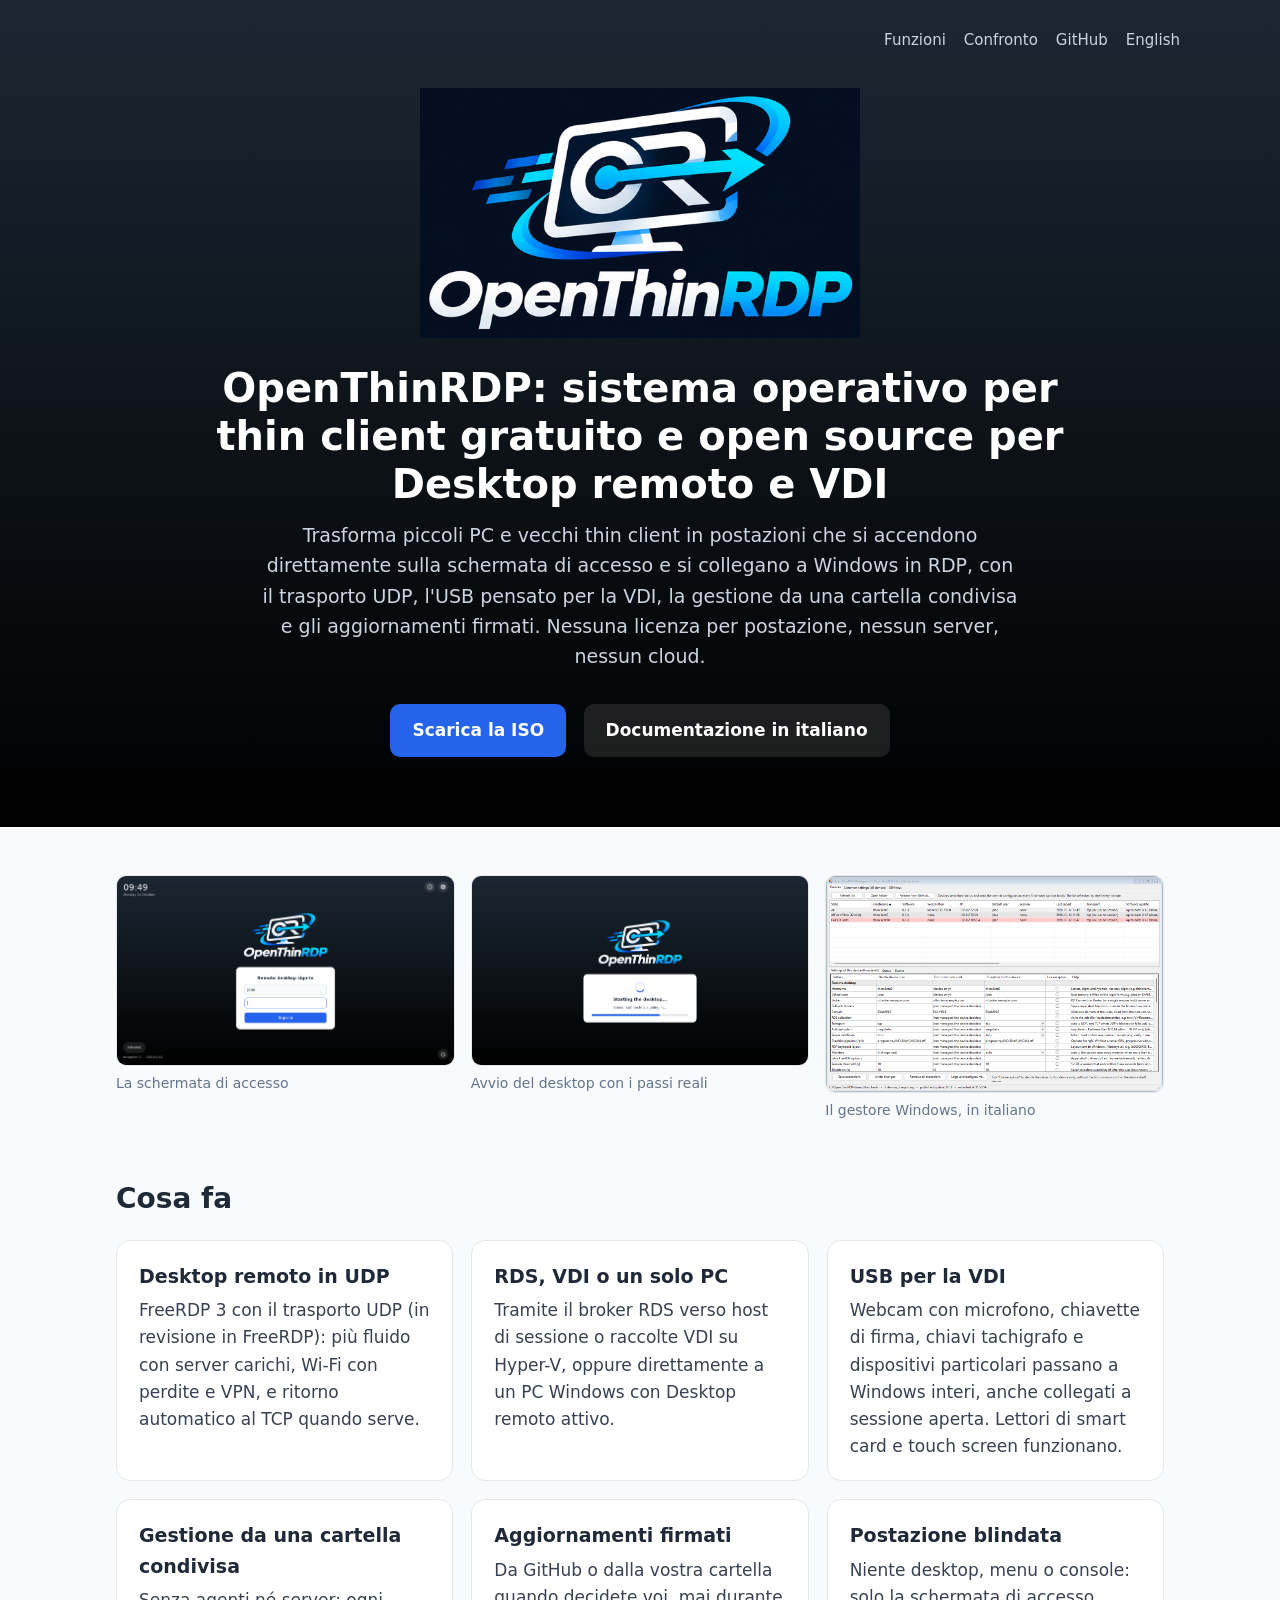
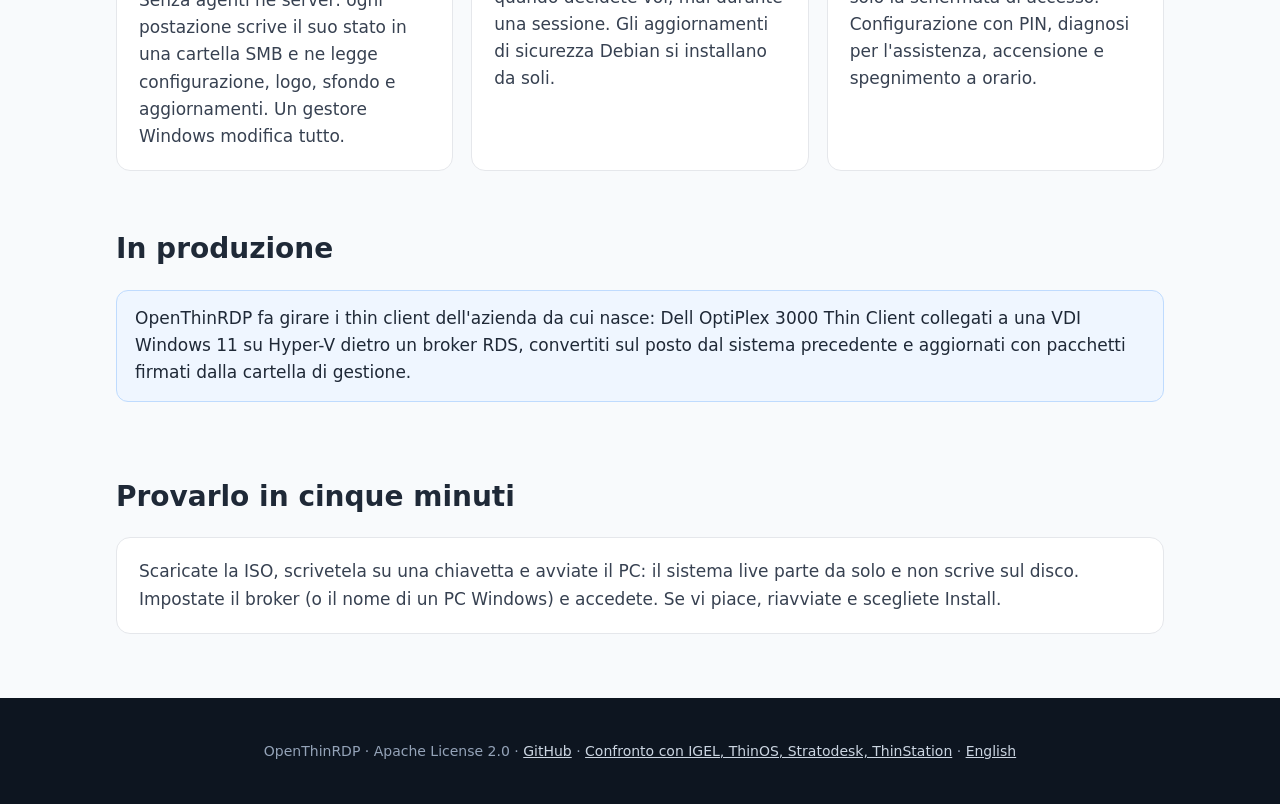
==== it/index.html @ 156e9d7c "Project website: overview, comparison, Italian page, sitemap, llms.txt" ====
<!doctype html>
<html lang="it">
<head>
<meta charset="utf-8">
<meta name="viewport" content="width=device-width, initial-scale=1">
<title>OpenThinRDP – sistema operativo per thin client gratuito e open source per Desktop remoto e VDI</title>
<meta name="description" content="OpenThinRDP è un sistema operativo per thin client gratuito e open source per Desktop remoto Windows (RDP), RDS e VDI su Hyper-V: Debian 13 + FreeRDP con UDP, accesso kiosk, USB, gestione da una cartella condivisa, aggiornamenti firmati. Un'alternativa a IGEL OS e Dell ThinOS.">
<link rel="canonical" href="https://ceschi-ops.github.io/openthinrdp/it/">
<link rel="alternate" hreflang="en" href="https://ceschi-ops.github.io/openthinrdp/">
<link rel="alternate" hreflang="it" href="https://ceschi-ops.github.io/openthinrdp/it/">
<link rel="icon" href="../img/icon.png">
<meta property="og:title" content="OpenThinRDP – thin client gratuito e open source per Desktop remoto e VDI">
<meta property="og:description" content="Trasforma PC e vecchi thin client in postazioni Desktop remoto: FreeRDP con UDP, USB per la VDI, gestione da una cartella condivisa, aggiornamenti firmati. Gratuito, Apache 2.0.">
<meta property="og:image" content="https://ceschi-ops.github.io/openthinrdp/img/social.png">
<link rel="stylesheet" href="../style.css">
</head>
<body>
<header class="hero">
  <nav><a href="#funzioni">Funzioni</a><a href="../compare.html">Confronto</a><a href="https://github.com/Ceschi-ops/openthinrdp">GitHub</a><a href="../">English</a></nav>
  <img class="logo" src="../img/logo.png" alt="Logo di OpenThinRDP" width="880" height="310">
  <h1>OpenThinRDP: sistema operativo per thin client gratuito e open source per Desktop remoto e VDI</h1>
  <p class="lead">Trasforma piccoli PC e vecchi thin client in postazioni che si accendono direttamente sulla schermata di accesso e si collegano a Windows in RDP, con il trasporto UDP, l'USB pensato per la VDI, la gestione da una cartella condivisa e gli aggiornamenti firmati. Nessuna licenza per postazione, nessun server, nessun cloud.</p>
  <a class="btn primary" href="https://github.com/Ceschi-ops/openthinrdp/releases/latest">Scarica la ISO</a>
  <a class="btn ghost" href="https://github.com/Ceschi-ops/openthinrdp/blob/main/README.it.md">Documentazione in italiano</a>
</header>
<main>
  <section class="shots">
    <figure><img src="../img/sign-in.png" alt="Schermata di accesso di OpenThinRDP" width="1366" height="768" loading="lazy"><figcaption>La schermata di accesso</figcaption></figure>
    <figure><img src="../img/connecting.png" alt="Avvio del desktop con barra di avanzamento" width="1366" height="768" loading="lazy"><figcaption>Avvio del desktop con i passi reali</figcaption></figure>
    <figure><img src="../img/manager-devices.png" alt="Gestore Windows di OpenThinRDP con le postazioni" width="1280" height="820" loading="lazy"><figcaption>Il gestore Windows, in italiano</figcaption></figure>
  </section>
  <section id="funzioni">
    <h2>Cosa fa</h2>
    <div class="grid">
      <div class="card"><h3>Desktop remoto in UDP</h3><p>FreeRDP 3 con il trasporto UDP (in revisione in FreeRDP): più fluido con server carichi, Wi-Fi con perdite e VPN, e ritorno automatico al TCP quando serve.</p></div>
      <div class="card"><h3>RDS, VDI o un solo PC</h3><p>Tramite il broker RDS verso host di sessione o raccolte VDI su Hyper-V, oppure direttamente a un PC Windows con Desktop remoto attivo.</p></div>
      <div class="card"><h3>USB per la VDI</h3><p>Webcam con microfono, chiavette di firma, chiavi tachigrafo e dispositivi particolari passano a Windows interi, anche collegati a sessione aperta. Lettori di smart card e touch screen funzionano.</p></div>
      <div class="card"><h3>Gestione da una cartella condivisa</h3><p>Senza agenti né server: ogni postazione scrive il suo stato in una cartella SMB e ne legge configurazione, logo, sfondo e aggiornamenti. Un gestore Windows modifica tutto.</p></div>
      <div class="card"><h3>Aggiornamenti firmati</h3><p>Da GitHub o dalla vostra cartella quando decidete voi, mai durante una sessione. Gli aggiornamenti di sicurezza Debian si installano da soli.</p></div>
      <div class="card"><h3>Postazione blindata</h3><p>Niente desktop, menu o console: solo la schermata di accesso. Configurazione con PIN, diagnosi per l'assistenza, accensione e spegnimento a orario.</p></div>
    </div>
  </section>
  <section>
    <h2>In produzione</h2>
    <p class="note">OpenThinRDP fa girare i thin client dell'azienda da cui nasce: Dell OptiPlex 3000 Thin Client collegati a una VDI Windows 11 su Hyper-V dietro un broker RDS, convertiti sul posto dal sistema precedente e aggiornati con pacchetti firmati dalla cartella di gestione.</p>
  </section>
  <section>
    <h2>Provarlo in cinque minuti</h2>
    <div class="card"><p>Scaricate la ISO, scrivetela su una chiavetta e avviate il PC: il sistema live parte da solo e non scrive sul disco. Impostate il broker (o il nome di un PC Windows) e accedete. Se vi piace, riavviate e scegliete Install.</p></div>
  </section>
</main>
<footer><p>OpenThinRDP · Apache License 2.0 · <a href="https://github.com/Ceschi-ops/openthinrdp">GitHub</a> · <a href="../compare.html">Confronto con IGEL, ThinOS, Stratodesk, ThinStation</a> · <a href="../">English</a></p></footer>
</body>
</html>
---- style.css ----
:root { --bg: #0d1520; --bg2: #000; --card: #ffffff; --ink: #1f2937; --muted: #64748b; --accent: #2563eb; --accent2: #22d3ee; --line: #e5e7eb; }
* { box-sizing: border-box; }
html { scroll-behavior: smooth; }
body { margin: 0; font: 17px/1.6 system-ui, -apple-system, "Segoe UI", Roboto, "Helvetica Neue", Arial, sans-serif; color: var(--ink); background: #f8fafc; }
a { color: var(--accent); }
img { max-width: 100%; height: auto; }
header.hero { background: linear-gradient(180deg, #1b2733 0%, #000 100%); color: #fff; padding: 28px 16px 64px; text-align: center; }
header.hero nav { max-width: 1080px; margin: 0 auto 36px; display: flex; gap: 18px; justify-content: flex-end; flex-wrap: wrap; font-size: 15px; }
header.hero nav a { color: #cbd5e1; text-decoration: none; }
header.hero nav a:hover { color: #fff; }
header.hero .logo { width: min(440px, 80%); }
header.hero h1 { font-size: clamp(26px, 4vw, 40px); line-height: 1.2; margin: 18px auto 12px; max-width: 900px; }
header.hero p.lead { color: #cbd5e1; font-size: 19px; max-width: 760px; margin: 0 auto 26px; }
.btn { display: inline-block; padding: 13px 22px; border-radius: 10px; font-weight: 600; text-decoration: none; margin: 6px; }
.btn.primary { background: var(--accent); color: #fff; }
.btn.ghost { background: rgba(255,255,255,0.1); color: #fff; }
main { max-width: 1080px; margin: 0 auto; padding: 0 16px; }
section { padding: 48px 0 8px; }
h2 { font-size: 28px; margin: 0 0 18px; }
h3 { font-size: 19px; margin: 0 0 6px; }
.grid { display: grid; grid-template-columns: repeat(auto-fit, minmax(260px, 1fr)); gap: 18px; }
.card { background: var(--card); border: 1px solid var(--line); border-radius: 14px; padding: 20px 22px; }
.card p { margin: 0; color: #374151; }
.shots { display: grid; grid-template-columns: repeat(auto-fit, minmax(300px, 1fr)); gap: 16px; }
.shots figure { margin: 0; }
.shots img { border-radius: 10px; border: 1px solid var(--line); display: block; }
.shots figcaption { font-size: 14px; color: var(--muted); margin-top: 6px; }
table { border-collapse: collapse; width: 100%; background: #fff; font-size: 15px; }
.tablewrap { overflow-x: auto; border: 1px solid var(--line); border-radius: 12px; }
th, td { border-bottom: 1px solid var(--line); padding: 10px 12px; text-align: left; vertical-align: top; }
th { background: #f1f5f9; }
td:first-child, th:first-child { font-weight: 600; }
details { background: #fff; border: 1px solid var(--line); border-radius: 12px; padding: 14px 18px; margin-bottom: 10px; }
summary { font-weight: 600; cursor: pointer; }
.note { background: #eff6ff; border: 1px solid #bfdbfe; border-radius: 12px; padding: 14px 18px; }
footer { margin-top: 56px; background: #0d1520; color: #94a3b8; padding: 28px 16px; text-align: center; font-size: 14px; }
footer a { color: #cbd5e1; }
code { background: #eef2f7; padding: 1px 6px; border-radius: 5px; font-size: 0.92em; }
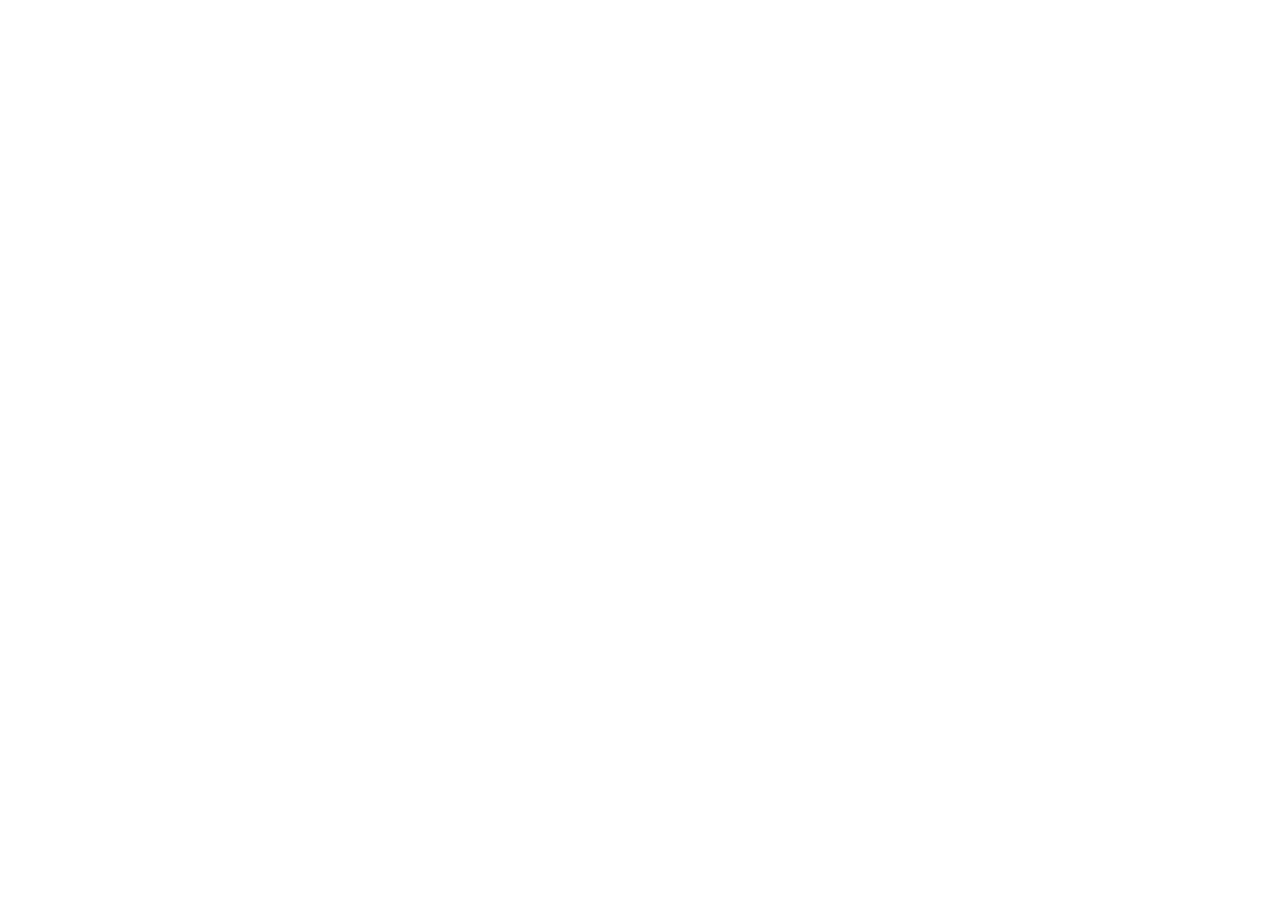
==== commit 4c2edff4: "The website moved to https://openthinrdp.github.io/: redirects" ====
--- a/it/index.html
+++ b/it/index.html
@@ -1,54 +1,12 @@
 <!doctype html>
-<html lang="it">
+<html lang="en">
 <head>
 <meta charset="utf-8">
-<meta name="viewport" content="width=device-width, initial-scale=1">
-<title>OpenThinRDP – sistema operativo per thin client gratuito e open source per Desktop remoto e VDI</title>
-<meta name="description" content="OpenThinRDP è un sistema operativo per thin client gratuito e open source per Desktop remoto Windows (RDP), RDS e VDI su Hyper-V: Debian 13 + FreeRDP con UDP, accesso kiosk, USB, gestione da una cartella condivisa, aggiornamenti firmati. Un'alternativa a IGEL OS e Dell ThinOS.">
-<link rel="canonical" href="https://ceschi-ops.github.io/openthinrdp/it/">
-<link rel="alternate" hreflang="en" href="https://ceschi-ops.github.io/openthinrdp/">
-<link rel="alternate" hreflang="it" href="https://ceschi-ops.github.io/openthinrdp/it/">
-<link rel="icon" href="../img/icon.png">
-<meta property="og:title" content="OpenThinRDP – thin client gratuito e open source per Desktop remoto e VDI">
-<meta property="og:description" content="Trasforma PC e vecchi thin client in postazioni Desktop remoto: FreeRDP con UDP, USB per la VDI, gestione da una cartella condivisa, aggiornamenti firmati. Gratuito, Apache 2.0.">
-<meta property="og:image" content="https://ceschi-ops.github.io/openthinrdp/img/social.png">
-<link rel="stylesheet" href="../style.css">
+<title>OpenThinRDP has moved</title>
+<link rel="canonical" href="https://openthinrdp.github.io/it/">
+<meta http-equiv="refresh" content="0; url=https://openthinrdp.github.io/it/">
+<meta name="robots" content="noindex">
+<script>location.replace("https://openthinrdp.github.io/it/" + location.hash)</script>
 </head>
-<body>
-<header class="hero">
-  <nav><a href="#funzioni">Funzioni</a><a href="../compare.html">Confronto</a><a href="https://github.com/Ceschi-ops/openthinrdp">GitHub</a><a href="../">English</a></nav>
-  <img class="logo" src="../img/logo.png" alt="Logo di OpenThinRDP" width="880" height="310">
-  <h1>OpenThinRDP: sistema operativo per thin client gratuito e open source per Desktop remoto e VDI</h1>
-  <p class="lead">Trasforma piccoli PC e vecchi thin client in postazioni che si accendono direttamente sulla schermata di accesso e si collegano a Windows in RDP, con il trasporto UDP, l'USB pensato per la VDI, la gestione da una cartella condivisa e gli aggiornamenti firmati. Nessuna licenza per postazione, nessun server, nessun cloud.</p>
-  <a class="btn primary" href="https://github.com/Ceschi-ops/openthinrdp/releases/latest">Scarica la ISO</a>
-  <a class="btn ghost" href="https://github.com/Ceschi-ops/openthinrdp/blob/main/README.it.md">Documentazione in italiano</a>
-</header>
-<main>
-  <section class="shots">
-    <figure><img src="../img/sign-in.png" alt="Schermata di accesso di OpenThinRDP" width="1366" height="768" loading="lazy"><figcaption>La schermata di accesso</figcaption></figure>
-    <figure><img src="../img/connecting.png" alt="Avvio del desktop con barra di avanzamento" width="1366" height="768" loading="lazy"><figcaption>Avvio del desktop con i passi reali</figcaption></figure>
-    <figure><img src="../img/manager-devices.png" alt="Gestore Windows di OpenThinRDP con le postazioni" width="1280" height="820" loading="lazy"><figcaption>Il gestore Windows, in italiano</figcaption></figure>
-  </section>
-  <section id="funzioni">
-    <h2>Cosa fa</h2>
-    <div class="grid">
-      <div class="card"><h3>Desktop remoto in UDP</h3><p>FreeRDP 3 con il trasporto UDP (in revisione in FreeRDP): più fluido con server carichi, Wi-Fi con perdite e VPN, e ritorno automatico al TCP quando serve.</p></div>
-      <div class="card"><h3>RDS, VDI o un solo PC</h3><p>Tramite il broker RDS verso host di sessione o raccolte VDI su Hyper-V, oppure direttamente a un PC Windows con Desktop remoto attivo.</p></div>
-      <div class="card"><h3>USB per la VDI</h3><p>Webcam con microfono, chiavette di firma, chiavi tachigrafo e dispositivi particolari passano a Windows interi, anche collegati a sessione aperta. Lettori di smart card e touch screen funzionano.</p></div>
-      <div class="card"><h3>Gestione da una cartella condivisa</h3><p>Senza agenti né server: ogni postazione scrive il suo stato in una cartella SMB e ne legge configurazione, logo, sfondo e aggiornamenti. Un gestore Windows modifica tutto.</p></div>
-      <div class="card"><h3>Aggiornamenti firmati</h3><p>Da GitHub o dalla vostra cartella quando decidete voi, mai durante una sessione. Gli aggiornamenti di sicurezza Debian si installano da soli.</p></div>
-      <div class="card"><h3>Postazione blindata</h3><p>Niente desktop, menu o console: solo la schermata di accesso. Configurazione con PIN, diagnosi per l'assistenza, accensione e spegnimento a orario.</p></div>
-    </div>
-  </section>
-  <section>
-    <h2>In produzione</h2>
-    <p class="note">OpenThinRDP fa girare i thin client dell'azienda da cui nasce: Dell OptiPlex 3000 Thin Client collegati a una VDI Windows 11 su Hyper-V dietro un broker RDS, convertiti sul posto dal sistema precedente e aggiornati con pacchetti firmati dalla cartella di gestione.</p>
-  </section>
-  <section>
-    <h2>Provarlo in cinque minuti</h2>
-    <div class="card"><p>Scaricate la ISO, scrivetela su una chiavetta e avviate il PC: il sistema live parte da solo e non scrive sul disco. Impostate il broker (o il nome di un PC Windows) e accedete. Se vi piace, riavviate e scegliete Install.</p></div>
-  </section>
-</main>
-<footer><p>OpenThinRDP · Apache License 2.0 · <a href="https://github.com/Ceschi-ops/openthinrdp">GitHub</a> · <a href="../compare.html">Confronto con IGEL, ThinOS, Stratodesk, ThinStation</a> · <a href="../">English</a></p></footer>
-</body>
+<body><p>OpenThinRDP has moved to <a href="https://openthinrdp.github.io/it/">https://openthinrdp.github.io/it/</a>.</p></body>
 </html>
